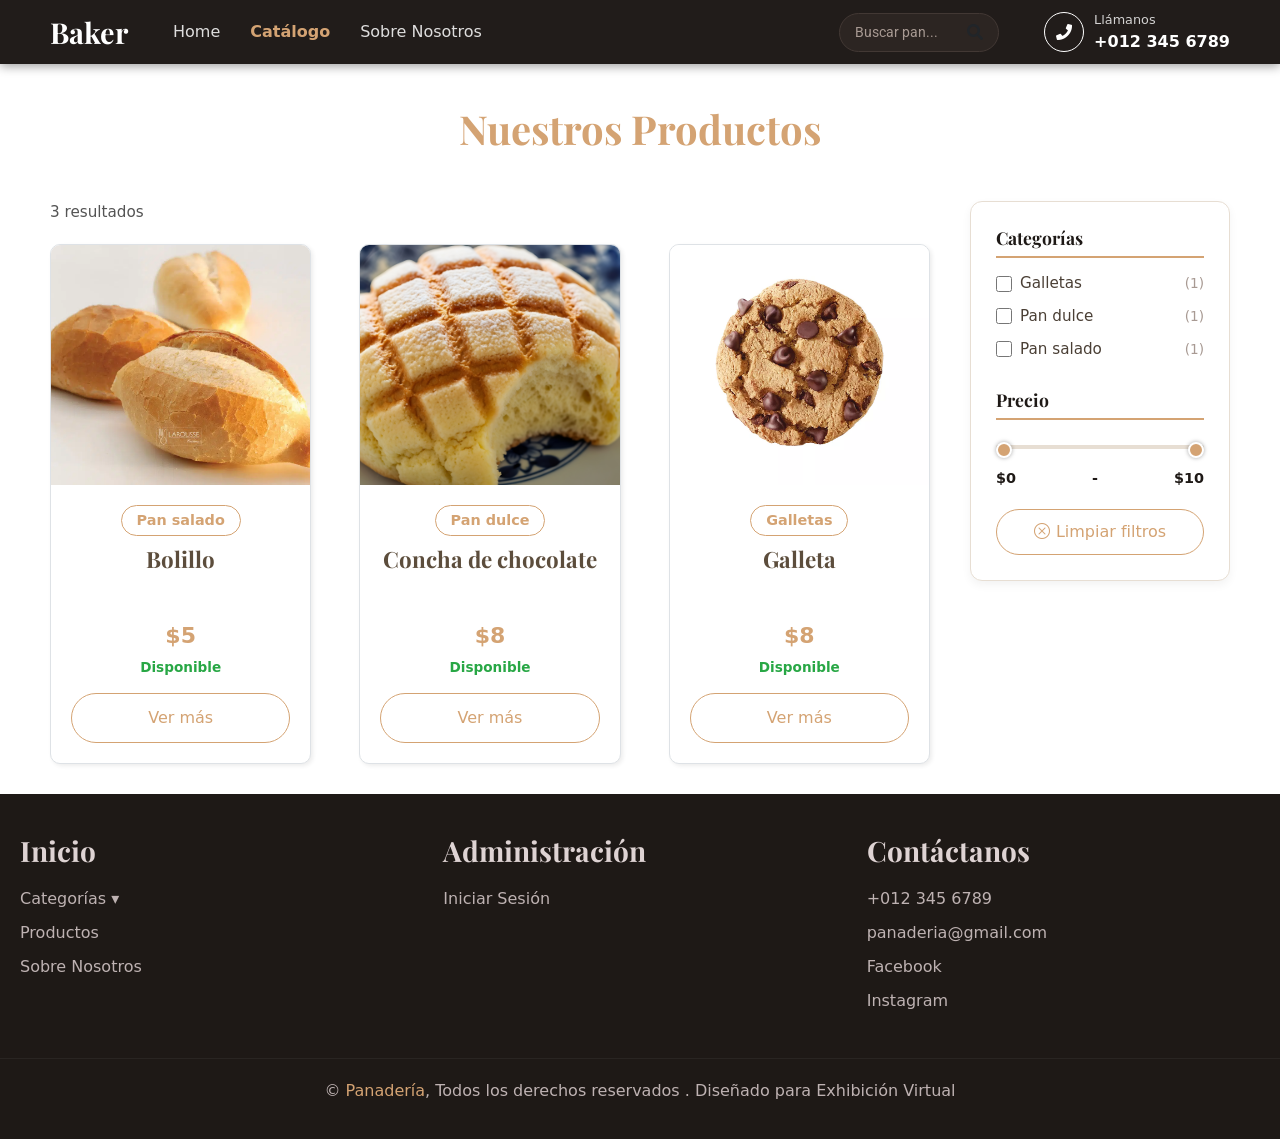
==== categorias.html @ b5b3cfb0 "Adición de pantallas finales, estilos y scripts" ====
<!DOCTYPE html>
<html lang="es">
<head>
    <meta charset="UTF-8">
    <meta name="viewport" content="width=device-width, initial-scale=1.0">
    <title>Panadería - Catálogo</title>

    <link rel="preconnect" href="https://fonts.googleapis.com">
    <link rel="preconnect" href="https://fonts.gstatic.com" crossorigin>
    <link href="https://fonts.googleapis.com/css2?family=Playfair+Display:wght@600;700&family=Roboto:wght@400;500&display=swap" rel="stylesheet"> 

    <link href="https://cdnjs.cloudflare.com/ajax/libs/font-awesome/5.10.0/css/all.min.css" rel="stylesheet">
    <link href="https://cdn.jsdelivr.net/npm/bootstrap-icons@1.11.3/font/bootstrap-icons.css" rel="stylesheet">

    <link href="https://cdn.jsdelivr.net/npm/bootstrap@5.3.0/dist/css/bootstrap.min.css" rel="stylesheet">
    <link rel="stylesheet" href="style.css">
</head>
<body class="catalogo-body">

    <!-- === BARRA DE MENÚ REESTRUCTURADA === -->
    <nav class="contenedor-1-inicio">
        <div class="menu-interno">
            
            <!-- 1. El Logo SIEMPRE a la izquierda -->
            <a href="index.html" class="menu-marca">
                <h1 class="logo-texto">Baker</h1>
            </a>
            
            <!-- 2. Botón móvil (para el menú responsivo) -->
            <button type="button" class="menu-boton-movil" onclick="controlarMenu()">
                <img src="assets/menupan.svg" alt="Menú" class="icono-menu">
            </button>
            
            <!-- 3. Enlaces -->
            <div class="menu-enlaces" id="menuEnlaces">
                <a href="index.html" class="enlace-normal">Home</a>
                <a href="categorias.html" class="enlace-activo">Catálogo</a>
                <a href="historia.html" class="enlace-normal">Sobre Nosotros</a>
            </div>

            <!-- 4. Buscador -->
           <div class="search-container-menu">
    <div class="search-container">
        <input type="text" id="bread-search" placeholder="Buscar pan..." oninput="aplicarFiltros()">
        
        <div id="search-icon-container" class="icon-idle">
            <i class="fa fa-search loupe-icon"></i>
            
            <div class="coffee-animation">
                <div class="cup"></div>
                <div class="bread"><i class="fas fa-bread-slice"></i></div>
            </div>
        </div>
    </div>
</div>
            <!-- 5. Teléfono -->
            <div class="bloque-telefono">
                <div class="icono-circulo-telefono"><i class="fa fa-phone"></i></div>
                <div class="datos-telefono">
                    <small>Llámanos</small>
                    <p>+012 345 6789</p>
                </div>
            </div>
        </div>
    </nav>

 
    <div id="productos" class="contenedor-4-inicio">
        <div class="seccion-interior">
            <div class="bloque-titulo-central">
                <h2 class="titulo-seccion">Nuestros Productos</h2>
            </div>

            <div class="catalogo-layout">

                <!-- COLUMNA PRINCIPAL: contador de resultados + tarjetas -->
                <div class="catalogo-principal">
                    <p class="contador-resultados" id="contadorResultados">Cargando productos...</p>
                    <div class="row g-4" id="contenedorTarjetasProductos">
                    </div>
                </div>

                <!-- PANEL LATERAL DE FILTROS (lado derecho) -->
                <aside class="catalogo-filtros">
                    <div class="filtro-bloque">
                        <h3>Categorías</h3>
                        <ul class="filtro-lista-categorias" id="listaFiltroCategorias">
                            <!-- Se llena dinámicamente con JS según los productos cargados -->
                        </ul>
                    </div>

                    <div class="filtro-bloque">
                        <h3>Precio</h3>
                        <div class="filtro-precio-slider">
                            <div class="filtro-precio-track"></div>
                            <input type="range" id="rangoPrecioMin" min="0" max="100" value="0" step="1">
                            <input type="range" id="rangoPrecioMax" min="0" max="100" value="100" step="1">
                        </div>
                        <div class="filtro-precio-valores">
                            <span id="precioMinValor">$0</span>
                            <span>-</span>
                            <span id="precioMaxValor">$100</span>
                        </div>
                    </div>

                    <button type="button" class="btn-limpiar-filtros" id="btnLimpiarFiltros">
                        <i class="bi bi-x-circle"></i> Limpiar filtros
                    </button>
                </aside>

            </div>
        </div>
    </div>

    <div id="modalProductoDinamico" class="modal-producto">
        <span class="cerrar" onclick="cerrarModal('modalProductoDinamico')"><i class="fas fa-times"></i></span>
        
        <img id="modalImagen" src="" alt="">
        <h2 id="modalNombre"></h2>
        
        <p><strong>Precio:</strong> <span id="modalPrecio"></span></p>
        <p><strong>Ingredientes:</strong> <span id="modalIngredientes"></span></p>
        <p><strong>Disponibilidad:</strong> <span id="modalEstado"></span></p>
    </div>

    <div id="fondoOscuro" class="fondo-oscuro" onclick="cerrarTodosModales()"></div>

    <button id="btnIrArriba" class="btn-ir-arriba" onclick="subirAlInicio()">
        <i class="bi bi-arrow-up-short"></i>
    </button>

    <footer>
        <div class="footer-container">
            <div class="footer-column">
                <h3>Inicio</h3>
                <ul>
                    <li class="cate-dropdown"> 
                        <a href="#" class="enlace-normal" onclick="event.preventDefault();">Categorías ▾</a>
                        
                        <div class="footer-subcategorias">
                            <a href="#pan-dulce" data-categoria="Pan dulce" onclick="filtrarPorCategoria(event)">Pan Dulce</a>
                            <a href="#pan-salado" data-categoria="Pan salado" onclick="filtrarPorCategoria(event)">Pan Salado</a>
                            <a href="#pasteles" data-categoria="Pasteles" onclick="filtrarPorCategoria(event)">Pasteles</a>
                            <a href="#pan-sin-gluten" data-categoria="Pan sin gluten" onclick="filtrarPorCategoria(event)">Pan Sin Gluten</a>
                            <a href="#galletas" data-categoria="Galletas" onclick="filtrarPorCategoria(event)">Galletas</a>
                        </div>
                    </li>
                    <li><a href="index.html?#productos">Productos</a></li>
                    <li><a href="historia.html">Sobre Nosotros</a></li>
                </ul>
            </div>

            <div class="footer-column">
                <h3>Administración</h3>
                <ul>
                    <li><a href="login.html">Iniciar Sesión</a></li>
                </ul>
            </div>

            <div class="footer-column">
                <h3>Contáctanos</h3>
                <ul>
                    <li><a href="#">+012 345 6789</a></li>
                    <li><a href="#">panaderia@gmail.com</a></li>
                    <li><a href="#">Facebook</a></li>
                    <li><a href="#">Instagram</a></li>
                </ul>
            </div>
        </div>
        <div class="footer-bottom">
             <p>&copy; <a href="#">Panadería</a>, Todos los derechos reservados</p>
             <p>. Diseñado para Exhibición Virtual</p>
        </div>
    </footer>

    <script src="https://cdn.jsdelivr.net/npm/bootstrap@5.3.0/dist/js/bootstrap.bundle.min.js"></script>
    
    <script src="script.js"></script>
    <script src="scripFiltrado.js"></script>
</body>
</html>
---- style.css ----
:root {
    --primary: #d4a373;
    --secondary: #545454;
    --light: #FDF5EB;
    --dark: #1E1916;
}

/* ==========================================================================
   1. CONFIGURACIÓN GENERAL Y TIPOGRAFÍA
   ========================================================================== */
.pagina-principal {
    font-family: 'Roboto', sans-serif;
    background-color: #fcf9f5; 
    color: #4a3f35; 
    /* === 🛠️ ESTO ES LO QUE ARREGLA EL FOOTER === */
    display: flex;
    flex-direction: column;
    min-height: 100vh; /* Fuerza a la página a medir como mínimo el 100% de la pantalla */
    margin: 0;
}

.catalogo-body{
    padding-top: 75px;
}

h1, h2, h3 {
    font-family: 'Playfair Display', serif;
    font-weight: 700;
}

.precio-texto, .etiqueta-producto-tipo, .titulo-seccion {
    color: var(--primary);
}

/* ==========================================================================
   2. BOTONES GENERALES Y PERSONALIZADOS
   ========================================================================== */
.boton-catalogo, .boton-ver-mas {
    font-weight: 500;
    transition: all 0.3s ease;
    display: inline-block;
    padding: 12px 30px;
    border-radius: 50px;
    text-decoration: none;
    cursor: pointer;
}

.boton-catalogo {
    color: #FFFFFF;
    background-color: var(--primary);
    border: 1px solid var(--primary);
}

.boton-catalogo:hover {
    background-color: #b98453;
    border-color: #b98453;
    transform: translateY(-2px);
    color: #FFFFFF;
}

.boton-ver-mas {
    color: var(--primary);
    border: 1px solid var(--primary);
    background-color: transparent;
    width: 100%;
}

.boton-ver-mas:hover {
    background-color: var(--primary);
    border-color: var(--primary);
    color: #fff;
}

/* ==========================================================================
   3. NAVBAR FIJO Y ELEMENTOS DE CONTACTO (MENÚ) + BUSCADOR
   ========================================================================== */
.contenedor-1-inicio {
    background-color: #211C1A;
    box-shadow: 0 2px 10px rgba(0, 0, 0, 0.4);
    position: fixed;
    top: 0;
    left: 0;
    width: 100%;
    z-index: 1030;
    padding: 10px 50px;
}

.menu-interno {
    display: flex;
    align-items: center;
    max-width: 1400px;
    margin: 0 auto;
    position: relative;
    width: 100%;
    gap: 30px;
}

.menu-marca {
    text-decoration: none;
}

.menu-marca .logo-texto {
    color: #ffffff;
    font-size: 1.8rem;
    margin: 0;
}

.menu-enlaces {
    display: flex; 
    gap: 20px;
    margin-left: 10px;
    margin-right: auto;
}

.menu-enlaces a {
    text-decoration: none;
    color: #ffffff;
    opacity: 0.85;
    transition: .3s;
    padding: 10px 5px;
}

.menu-enlaces a:hover,
.menu-enlaces .enlace-activo {
    opacity: 1;
    font-weight: bold;
    color: var(--primary); 
}

/* ===== SUBMENÚ CATEGORÍAS ===== */

.menu-dropdown {
    position: relative;
    display: flex;
    align-items: center;
}

.submenu-categorias {
    display: none;
    position: absolute;
    top: 100%;
    left: 0;

    min-width: 180px;
    background-color: #211C1A;

    border-radius: 8px;
    padding: 10px 0;

    box-shadow: 0 5px 15px rgba(0,0,0,.3);

    z-index: 1000;
}

.submenu-categorias a {
    display: block;
    padding: 10px 15px;
    color: white;
    text-decoration: none;
    transition: .3s;
}

.submenu-categorias a:hover {
    background-color: var(--primary);
    color: white;
}

/* Mostrar al pasar el mouse */
.menu-dropdown:hover .submenu-categorias {
    display: block;
}

/* --- BUSCADOR --- */
.search-container-menu {
    display: flex;
    align-items: center;
    margin: 0 15px;
    margin-left: auto;
}

.search-container {
    position: relative;
    width: 160px; 
    transition: width 0.3s ease;
}

.search-container:focus-within {
    width: 210px;
}

#bread-search {
    width: 100%;
    padding: 8px 38px 8px 15px;
    font-size: 14px;
    background-color: #2c2522; 
    border: 1px solid #423834;
    border-radius: 20px;
    outline: none;
    color: #ffffff;
    transition: all 0.3s ease;
    font-family: 'Roboto', sans-serif;
}

#bread-search::placeholder {
    color: #a89a93;
}

#bread-search:focus {
    border-color: var(--primary);
    background-color: #362e2a;
}

#search-icon-container {
    position: absolute;
    right: 12px;
    top: 50%;
    transform: translateY(-50%);
    width: 24px;
    height: 24px;
    display: flex;
    align-items: center;
    justify-content: center;
}

.icon-idle .loupe-icon { display: block; }
.icon-idle .coffee-animation { display: none; }

.icon-loading .loupe-icon { display: none; }
.icon-loading .coffee-animation { display: block; } 

.coffee-animation {
    display: none;
    position: relative;
    width: 24px;
    height: 24px;
}

.cup {
    position: absolute;
    bottom: 2px;
    left: 3px;
    width: 16px;
    height: 10px;
    background-color: #5c3a21; 
    border: 1.5px solid #fff; 
    border-radius: 0 0 7px 7px;
}

.cup::after {
    content: '';
    position: absolute;
    right: -4px;
    top: 1px;
    width: 4px;
    height: 5px;
    border: 1.5px solid #fff;
    border-left: none;
    border-radius: 0 3px 3px 0;
}

.bread {
    position: absolute;
    font-size: 13px;
    left: 2px;
    top: -9px;
    animation: sumergirPanMenu 1.1s infinite ease-in-out;
}

@keyframes sumergirPanMenu {
    0%, 100% {
        transform: translateY(0) scale(1);
    }
    50% {
        transform: translateY(9px) scale(0.85);
        opacity: 0.3; 
    }
}

.menu-boton-movil {
    width: 50px;
    height: 50px;
    background: transparent;
    border: none;
    display: none; 
    cursor: pointer;
}

.menu-boton-movil .icono-menu {
    height: 40px;
    filter: invert(100%);
}

.bloque-telefono {
    display: flex;
    align-items: center;
    gap: 10px;
    color: #ffffff;
}

.icono-circulo-telefono {
    width: 40px; 
    height: 40px;
    border: 1px solid #ffffff; 
    border-radius: 50%;
    display: flex;
    align-items: center;
    justify-content: center;
    color: #ffffff; 
}

.datos-telefono small {
    font-size: 0.8rem; 
    opacity: 0.8;
    color: #ffffff; 
    display: block;
}

.datos-telefono p {
    color: #ffffff; 
    font-weight: bold;
    margin: 0;
}

/* --- RESPONSIVE MENU --- */
@media (max-width: 991.98px) {
    .menu-interno {
        justify-content: space-between;
        gap: 10px;
    }

    .menu-boton-movil {
        display: block; 
        order: 1;
    }

    .menu-marca {
        margin: 0;
        order: 2;
    }

    .search-container-menu {
        margin: 10px 0;
        width: 100%;
        order: 4; 
        justify-content: center;
    }

    .bloque-telefono {
        display: none; 
    }

    .menu-enlaces {
        display: none; 
        flex-direction: column; 
        position: absolute;
        top: 60px;
        left: 0;
        width: 100%;
        background-color: #211C1A;
        padding: 20px;
        border-radius: 0 0 10px 10px;
        box-shadow: 0 5px 10px rgba(0,0,0,0.3);
        gap: 15px;
        z-index: 100;
        order: 3;
        margin-left: 0; 
    }

    .menu-enlaces.mostrar {
        display: flex; 
    }

    .search-container {
        width: 100%;
        max-width: 300px;
    }

    .search-container:focus-within {
        width: 100%;
        max-width: 310px;
    }
}

/* ==========================================================================
   4. HERO BANNER (PORTADA)
   ========================================================================== */
.contenedor-2-inicio {
    width: 100%;
    margin-bottom: 3rem;
}

.banner-fondo {
    background: linear-gradient(rgba(0, 0, 0, 0.6), rgba(0, 0, 0, 0.6)), 
                url('assets/carrusel1.jpeg') no-repeat center center;
    background-size: cover;
    min-height: 75vh;
    display: flex;
    align-items: center;
    border-bottom: 5px solid #b98453;
    padding-top: 80px; 
}

.banner-interior {
    width: 100%;
    max-width: 1200px;
    margin: 0 auto;
    padding: 0 20px;
}

.columna-texto-banner {
    max-width: 650px;
    color: #fff;
}

.titulo-gigante {
    font-size: 3.5rem;
    margin-bottom: 1.5rem;
}

.descripcion-banner {
    font-size: 1.25rem;
    margin-bottom: 1.5rem;
}

/* ==========================================================================
   5. SECCIÓN DE PRODUCTOS Y TARJETAS
   ========================================================================== */
.contenedor-4-inicio {
    padding: 30px;
}

.seccion-interior {
    max-width: 1300px;
    margin: 0 auto;
    padding: 0 20px;
}

.bloque-titulo-central {
    text-align: center;
    max-width: 500px;
    margin: 0 auto 3rem auto;
}

.bloque-titulo-central h2 {
    font-size: 2.5rem;
}

.fila-tarjetas-productos {
    display: flex;
    flex-wrap: wrap;
    gap: 24px;
    justify-content: center;
}

.columna-tarjeta-producto {
    flex: 1 1 300px;
    max-width: 380px;
    width: 100%;
}

/* En index.html (pagina-principal) subimos la especificidad para
   garantizar que esto gane sobre la regla de Bootstrap ".row > *"
   (que fija max-width:100%) y quitamos el flex-grow: asi las tarjetas
   de la ultima fila incompleta ya NO se estiran para llenar el espacio
   sobrante, y mantienen el mismo tamano que las demas. */
.pagina-principal .columna-tarjeta-producto {
    flex: 0 1 300px;
    max-width: 380px;
    width: 100%;
}

.tarjeta-producto-caja {
    background-color: #ffffff;
    border-radius: 10px;
    overflow: hidden;
    border: 1px solid #dee2e6;
    box-shadow: 2px .125rem .25rem rgba(0,0,0,.075);
    height: 520px;
    display: flex;
    flex-direction: column;
    transition: transform 0.3s ease, box-shadow 0.3s ease;
}
/* Colores dinámicos para la disponibilidad */
.estado-disponible {
    color: #28a745 !important; /* Verde */
    font-weight: bold;
}

.estado-agotado {
    color: #dc3545 !important; /* Rojo */
    font-weight: bold;
}


.tarjeta-producto-caja:hover {
    transform: translateY(-5px);
    box-shadow: 5px 10px 20px rgba(0, 0, 0, 0.08);
}

.imagen-producto {
    width: 100%;
    height: 240px;
    object-fit: cover;
}

.contenido-tarjeta {
    padding: 20px;
    text-align: center;
    display: flex;
    flex-direction: column;
    justify-content: space-between;
    flex-grow: 1;
}

.contenido-tarjeta h3 {
    font-size: 1.4rem;
    margin-bottom: 8px;
    color: #5c4d3c;
}

.etiqueta-producto-tipo {
    display: inline-block;
    border: 1px solid var(--primary);
    padding: 4px 15px;
    border-radius: 50px;
    font-weight: bold;
    font-size: 0.9rem;
    margin-bottom: 10px;
}

.precio-texto {
    font-weight: bold;
    font-size: 22px;
    margin-bottom: 5px;
}

.disponibilidad-texto {
    color: #28a745;
    font-size: 0.85rem;
    margin-bottom: 15px;
}

/* ==========================================================================
   6. MODALES INTERACTIVOS Y FONDO OSCURO
   ========================================================================== */
.fondo-oscuro {
    display: none;
    position: fixed;
    top: 0;
    left: 0;
    width: 100%;
    height: 100%;
    background-color: rgba(0, 0, 0, 0.6);
    backdrop-filter: blur(3px); 
    z-index: 1040;
}

.modal-producto {
    display: none;
    position: fixed;
    top: 50%;
    left: 50%;
    transform: translate(-50%, -50%);
    width: 90%;
    max-width: 500px;
    background-color: #ffffff;
    border-radius: 12px;
    box-shadow: 0 5px 30px rgba(0, 0, 0, 0.3);
    padding: 30px;
    z-index: 1050;
    text-align: center;
    animation: entradaModal 0.3s ease-out;
}

.modal-producto img {
    width: 100%;
    height: 250px;
    object-fit: cover;
    border-radius: 8px;
    margin-bottom: 20px;
}

.modal-producto h2 {
    color: #5c4d3c;
    margin-top: 10px;
    font-weight: bold;
    margin-bottom: 15px;
}

.modal-producto .cerrar {
    position: absolute;
    top: 15px;
    right: 20px;
    font-size: 1.5rem;
    color: #da1414;
    cursor: pointer;
}

.modal-backdrop {
    z-index: 1040 !important;
}

.modal.show {
    z-index: 1050 !important; /* Un número mayor para que la tarjeta flote arriba */
    background-color: rgba(0, 0, 0, 0.5); /* Refuerzo de fondo oscuro directo en el contenedor */
}

@keyframes entradaModal {
    from {
        opacity: 0;
        transform: translate(-50%, -45%);
    }
    to {
        opacity: 1;
        transform: translate(-50%, -50%);
    }
}

/* ==========================================================================
   7. FOOTER Y PIE DE PÁGINA
   ========================================================================== */
footer {
    background-color: var(--dark); /* Tu color oscuro original */
    margin-top: auto; /* 👈 Esto fuerza al footer a pegarse al fondo de su contenedor flex */
    width: 100%;
}

.footer-container {
    display: flex;
    justify-content: space-between;
    flex-wrap: wrap;
    max-width: 1200px;
    margin: 0 auto;
    padding: 40px 20px;
}

.footer-column {
    flex: 1 1 200px;
}

.footer-column h3 {
    color: #ded3d3;
    margin-bottom: 15px;
}

.footer-column ul {
    list-style: none;
    padding: 0;
    margin: 0;
}

.footer-column a {
    text-decoration: none;
    color: #beb2b2;
    display: inline-block;
    padding: 5px 0;
    transition: color 0.2s;
}

.footer-column a:hover {
    color: var(--primary);
}

.footer-bottom {
    display: flex;
    justify-content: center;
    gap: 5px;
    color: #beb2b2;
    padding: 20px;
    border-top: 1px solid rgba(255,255,255,0.05);
}

.footer-bottom a {
    color: var(--primary);
    text-decoration: none;
}

/* ==========================================================================
   8. BOTÓN FLOTANTE IR ARRIBA
   ========================================================================== */
.btn-ir-arriba {
    display: none; 
    position: fixed;
    bottom: 20px;
    right: 20px;
    z-index: 99;
    font-size: 30px;
    border: none;
    outline: none;
    background-color: var(--primary);
    color: white;
    cursor: pointer;
    width: 60px;
    height: 60px;
    border-radius: 50%;
    box-shadow: 0 4px 10px rgba(0, 0, 0, 0.3);
    transition: background-color 0.2s, transform 0.2s;
}

.btn-ir-arriba:hover {
    background-color: #b98453;
    transform: translateY(-3px);
}

/* Empuja el footer hacia el fondo de la pantalla si no hay contenido suficiente */
main, .catalogo-body {
    flex: 1;
}

/*sub menu footer*/

/* Asegura que el contenedor sea la referencia para el menú flotante */
.footer-column ul li.cate-dropdown {
    position: relative;
    display: block;
}

/* Estilos base para el enlace principal de Categorías */
.enlace-normal {
    text-decoration: none;
    color: #333; /* Cambia al color de tu diseño */
    display: inline-block;
    padding-bottom: 5px;
}

/* Ocultamos el submenú y lo hacemos flotar */
.footer-subcategorias {
    display: none;
    position: absolute;
    top: 100%; /* Aparece justo debajo del texto "Categorías" */
    left: 0;
    background-color: var(--dark); /* Fondo del menú flotante */
    min-width: 160px;
    box-shadow: 0px 8px 16px rgba(0,0,0,0.15); /* Sombra suave */
    border-radius: 4px;
    z-index: 10; /* Asegura que quede por encima de todo */
    padding: 5px 0;
}

/* Estilos para cada subcategoría dentro del menú */
.footer-subcategorias a {
    color: #ffffff;
    padding: 10px 15px;
    text-decoration: none;
    display: block;
    font-size: 14px;
    transition: background 0.2s ease;
}

/* Efecto hover para las subcategorías */
.footer-subcategorias a:hover {
    background-color: #bb6f27; /* Color gris claro al pasar el cursor */
    color: #fcfcfc;
}

/* MOSTRAR EL MENÚ AL PASAR EL CURSOR */
.cate-dropdown:hover .footer-subcategorias {
    display: block;
}


/* FADE-IN BANNER */
        .columna-texto-banner {
            opacity: 0;
            transform: translateY(30px);
            animation: fadeInBanner 1s ease forwards;
            animation-delay: 0.3s;
        }
        @keyframes fadeInBanner {
            to { opacity: 1; transform: translateY(0); }
        }

        /* HOVER TARJETAS PRODUCTOS */
        .tarjeta-producto-caja {
            transition: transform 0.3s ease, box-shadow 0.3s ease !important;
        }
        .tarjeta-producto-caja:hover {
            transform: translateY(-8px) !important;
            box-shadow: 0 16px 35px rgba(0,0,0,0.13) !important;
        }

        /* FOOTER CON MAPA */
        .footer-container {
            display: flex;
            flex-wrap: wrap;
            max-width: 1300px;
            margin: 0 auto;
            padding: 40px 20px;
            gap: 30px;
        }

        .footer-column {
            flex: 1 1 160px;
        }

        .footer-column-mapa {
            flex: 1 1 340px;
        }

        .footer-column-mapa h3 {
            color: #ded3d3;
            margin-bottom: 15px;
            font-family: 'Playfair Display', serif;
        }

        .footer-mapa-iframe {
            width: 100%;
            height: 200px;
            border-radius: 10px;
            overflow: hidden;
            border: 2px solid #3a3330;
        }

        .footer-mapa-iframe iframe {
            width: 100%;
            height: 100%;
            border: none;
        }

        .footer-direccion {
            margin-top: 10px;
            color: #beb2b2;
            font-size: 0.85rem;
            display: flex;
            align-items: flex-start;
            gap: 8px;
        }

        .footer-direccion i {
            color: #d4a373;
            margin-top: 2px;
            flex-shrink: 0;
        }

        .footer-horario {
            margin-top: 8px;
            color: #beb2b2;
            font-size: 0.85rem;
            display: flex;
            align-items: flex-start;
            gap: 8px;
        }

        .footer-horario i {
            color: #d4a373;
            margin-top: 2px;
            flex-shrink: 0;
        }

        /* Separador vertical entre columnas del footer */
        .footer-divider {
            width: 1px;
            background-color: rgba(255,255,255,0.08);
            align-self: stretch;
        }
/* ==========================================================================
   9. PANEL LATERAL DE FILTROS (CATEGORÍAS Y PRECIO) - categorias.html
   ========================================================================== */
.catalogo-layout {
    display: flex;
    align-items: flex-start;
    gap: 40px;
}

.catalogo-principal {
    flex: 1;
    min-width: 0;
}

/* Dentro del catálogo con panel de filtros, las tarjetas se acomodan en 3
   columnas en vez de 2, ya que el área disponible es más angosta que en
   index.html (no afecta las tarjetas de la página de inicio). */
.catalogo-principal #contenedorTarjetasProductos {
    row-gap: 24px;
    column-gap: 24px;
}

.catalogo-principal .columna-tarjeta-producto {
    flex: 1 1 250px;
    max-width: 300px;
}

@media (max-width: 900px) {
    .catalogo-principal .columna-tarjeta-producto {
        flex: 1 1 260px;
        max-width: 340px;
    }
}

.contador-resultados {
    color: var(--secondary);
    font-size: 0.95rem;
    margin-bottom: 20px;
}

.catalogo-filtros {
    flex: 0 0 260px;
    width: 260px;
    margin-left: auto;
    background-color: #ffffff;
    border: 1px solid #e7ded3;
    border-radius: 12px;
    padding: 25px;
    box-shadow: 0 4px 10px rgba(0,0,0,0.05);
    position: sticky;
    top: 95px;
}

.filtro-bloque {
    margin-bottom: 28px;
}

.filtro-bloque:last-of-type {
    margin-bottom: 20px;
}

.filtro-bloque h3 {
    font-size: 1.1rem;
    color: var(--dark);
    margin-bottom: 14px;
    padding-bottom: 8px;
    border-bottom: 2px solid var(--primary);
}

.filtro-lista-categorias {
    list-style: none;
    padding: 0;
    margin: 0;
}

.filtro-item-categoria {
    margin-bottom: 10px;
}

.filtro-item-categoria label {
    display: flex;
    align-items: center;
    gap: 8px;
    cursor: pointer;
    font-size: 0.95rem;
    color: #4a3f35;
}

.filtro-item-categoria input[type="checkbox"] {
    accent-color: var(--primary);
    width: 16px;
    height: 16px;
    cursor: pointer;
    flex-shrink: 0;
}

.filtro-item-nombre {
    flex-grow: 1;
}

.filtro-contador {
    color: #a89a93;
    font-size: 0.85rem;
}

/* --- Slider de precio de doble control (dos <input type="range"> superpuestos) --- */
.filtro-precio-slider {
    position: relative;
    height: 26px;
    margin: 10px 0 8px 0;
}

.filtro-precio-track {
    position: absolute;
    top: 11px;
    left: 0;
    right: 0;
    height: 4px;
    background-color: #e7ded3;
    border-radius: 2px;
}

.filtro-precio-slider input[type="range"] {
    position: absolute;
    top: 8px;
    left: 0;
    width: 100%;
    margin: 0;
    background: transparent;
    pointer-events: none;
    -webkit-appearance: none;
    appearance: none;
}

.filtro-precio-slider input[type="range"]:focus {
    outline: none;
}

.filtro-precio-slider input[type="range"]::-webkit-slider-runnable-track {
    height: 4px;
    background: transparent;
}

.filtro-precio-slider input[type="range"]::-webkit-slider-thumb {
    pointer-events: auto;
    -webkit-appearance: none;
    appearance: none;
    width: 16px;
    height: 16px;
    border-radius: 50%;
    background-color: var(--primary);
    border: 2px solid #ffffff;
    box-shadow: 0 0 4px rgba(0,0,0,0.35);
    cursor: pointer;
    margin-top: 0;
}

.filtro-precio-slider input[type="range"]::-moz-range-track {
    height: 4px;
    background: transparent;
}

.filtro-precio-slider input[type="range"]::-moz-range-thumb {
    pointer-events: auto;
    width: 16px;
    height: 16px;
    border-radius: 50%;
    background-color: var(--primary);
    border: 2px solid #ffffff;
    box-shadow: 0 0 4px rgba(0,0,0,0.35);
    cursor: pointer;
}

.filtro-precio-valores {
    display: flex;
    justify-content: space-between;
    font-size: 0.9rem;
    font-weight: bold;
    color: var(--dark);
}

.btn-limpiar-filtros {
    width: 100%;
    padding: 10px 15px;
    background-color: transparent;
    border: 1px solid var(--primary);
    color: var(--primary);
    border-radius: 50px;
    font-weight: 500;
    cursor: pointer;
    transition: all 0.3s ease;
    display: flex;
    align-items: center;
    justify-content: center;
    gap: 6px;
}

.btn-limpiar-filtros:hover {
    background-color: var(--primary);
    color: #ffffff;
}

/* --- Responsivo: en pantallas angostas el panel baja debajo del catálogo --- */
@media (max-width: 900px) {
    .catalogo-layout {
        flex-direction: column;
    }
    .catalogo-filtros {
        width: 100%;
        flex: 1 1 auto;
        position: static;
        order: 2;
    }
    .catalogo-principal {
        order: 1;
    }
}
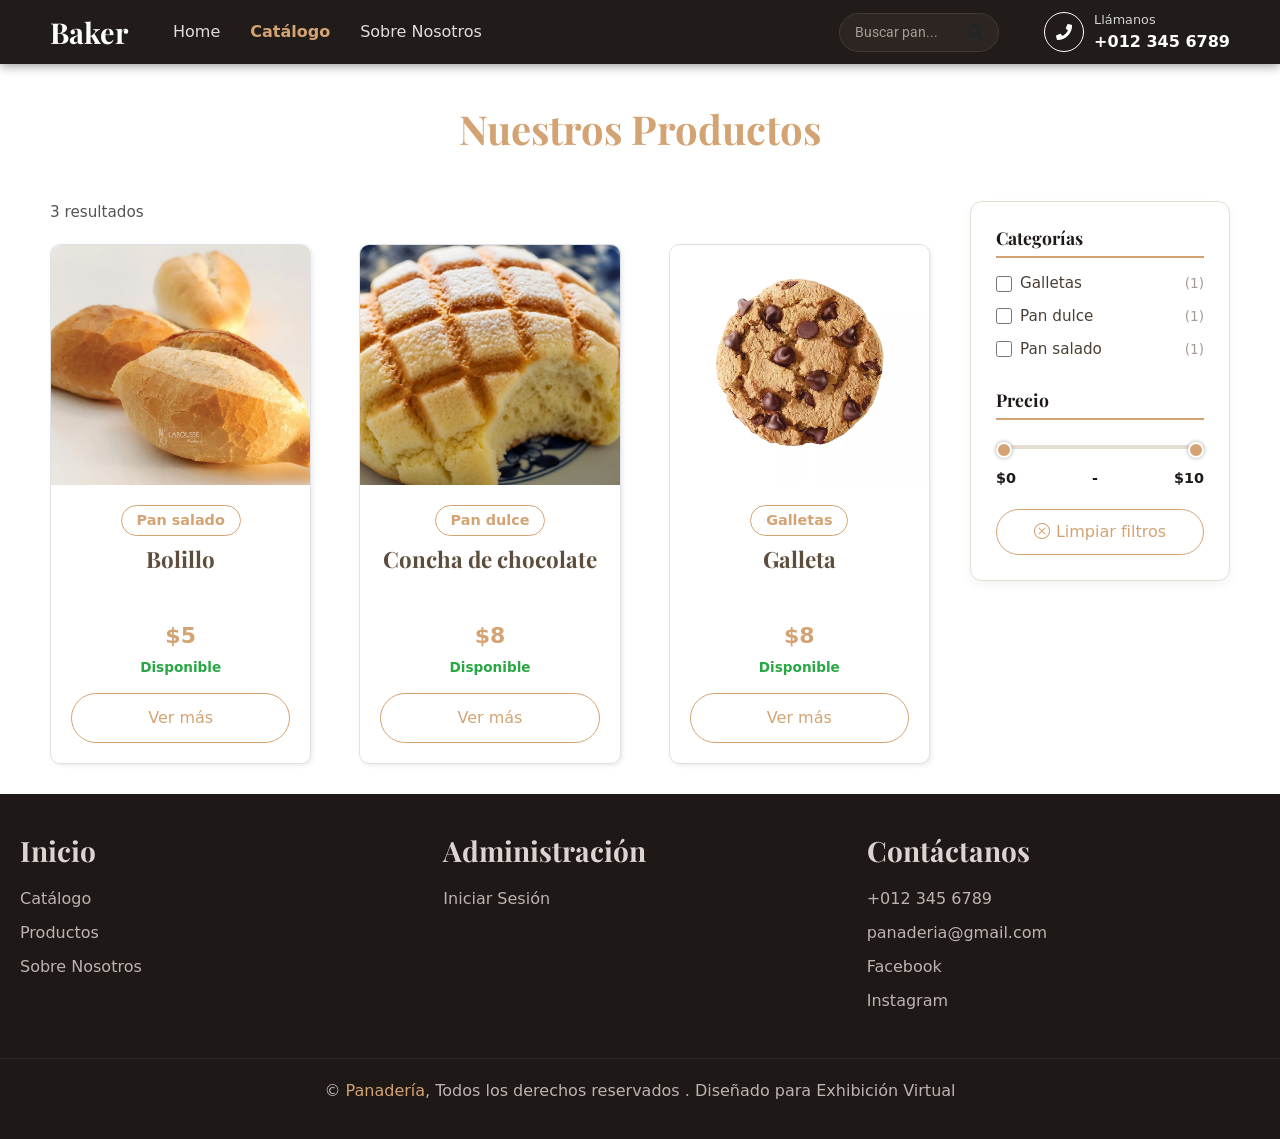
==== commit 2d7decc0: "Corrección del footer" ====
--- a/categorias.html
+++ b/categorias.html
@@ -134,17 +134,7 @@
             <div class="footer-column">
                 <h3>Inicio</h3>
                 <ul>
-                    <li class="cate-dropdown"> 
-                        <a href="#" class="enlace-normal" onclick="event.preventDefault();">Categorías ▾</a>
-                        
-                        <div class="footer-subcategorias">
-                            <a href="#pan-dulce" data-categoria="Pan dulce" onclick="filtrarPorCategoria(event)">Pan Dulce</a>
-                            <a href="#pan-salado" data-categoria="Pan salado" onclick="filtrarPorCategoria(event)">Pan Salado</a>
-                            <a href="#pasteles" data-categoria="Pasteles" onclick="filtrarPorCategoria(event)">Pasteles</a>
-                            <a href="#pan-sin-gluten" data-categoria="Pan sin gluten" onclick="filtrarPorCategoria(event)">Pan Sin Gluten</a>
-                            <a href="#galletas" data-categoria="Galletas" onclick="filtrarPorCategoria(event)">Galletas</a>
-                        </div>
-                    </li>
+                    <li><a href="categorias.html">Catálogo</a> </li>
                     <li><a href="index.html?#productos">Productos</a></li>
                     <li><a href="historia.html">Sobre Nosotros</a></li>
                 </ul>
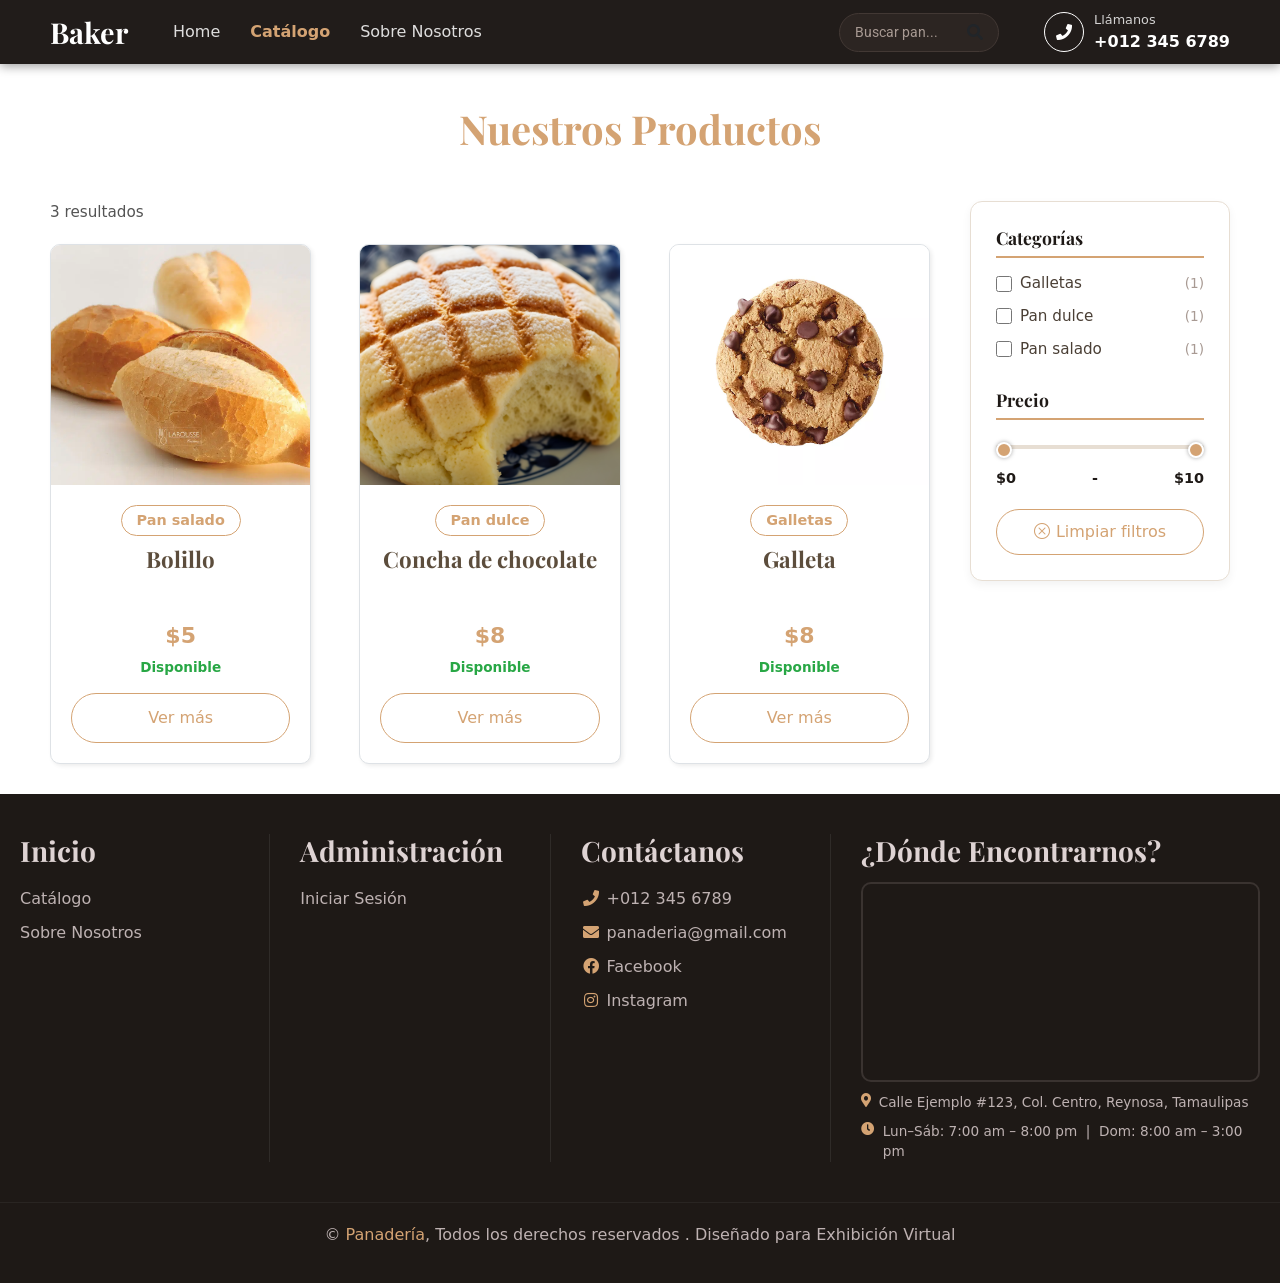
==== commit 3f8a699e: "Corregi footer" ====
--- a/categorias.html
+++ b/categorias.html
@@ -131,15 +131,19 @@
 
     <footer>
         <div class="footer-container">
+
+            <!-- Columna 1: Inicio -->
             <div class="footer-column">
                 <h3>Inicio</h3>
                 <ul>
                     <li><a href="categorias.html">Catálogo</a> </li>
-                    <li><a href="index.html?#productos">Productos</a></li>
                     <li><a href="historia.html">Sobre Nosotros</a></li>
                 </ul>
             </div>
 
+            <div class="footer-divider"></div>
+
+            <!-- Columna 2: Administración -->
             <div class="footer-column">
                 <h3>Administración</h3>
                 <ul>
@@ -147,15 +151,47 @@
                 </ul>
             </div>
 
+            <div class="footer-divider"></div>
+
+            <!-- Columna 3: Contáctanos -->
             <div class="footer-column">
                 <h3>Contáctanos</h3>
                 <ul>
-                    <li><a href="#">+012 345 6789</a></li>
-                    <li><a href="#">panaderia@gmail.com</a></li>
-                    <li><a href="#">Facebook</a></li>
-                    <li><a href="#">Instagram</a></li>
+                    <li><a href="#"><i class="fas fa-phone fa-fw" style="color:#d4a373;margin-right:6px;"></i>+012 345 6789</a></li>
+                    <li><a href="https://mail.google.com/mail/?view=cm&fs=1&to=panaderia@gmail.com&su=Solicitud%20de%20informaci%C3%B3n&body=Hola,%20solicito%20informaci%C3%B3n." target="_blank"> 
+                        <i class="fas fa-envelope fa-fw" style="color:#d4a373;margin-right:6px;"></i>panaderia@gmail.com</a>
+                    </li>                    
+                    <li><a href="#"><i class="fab fa-facebook fa-fw" style="color:#d4a373;margin-right:6px;"></i>Facebook</a></li>
+                    <li>
+                        <a href="https://www.instagram.com/littlebreadu?utm_source=ig_web_button_share_sheet&igsh=ZDNlZDc0MzIxNw==" target="_blank" rel="noopener noreferrer">
+                        <i class="fab fa-instagram fa-fw" style="color:#d4a373;margin-right:6px;"></i>Instagram</a>
+                    </li>               
                 </ul>
             </div>
+
+            <div class="footer-divider"></div>
+
+            <!-- Columna 4: Mapa -->
+            <div class="footer-column-mapa">
+                <h3>¿Dónde Encontrarnos?</h3>
+                <div class="footer-mapa-iframe">
+                    <iframe
+                        src="https://www.google.com/maps/embed?pb=!1m18!1m12!1m3!1d114880.54!2d-98.3500!3d26.0800!2m3!1f0!2f0!3f0!3m2!1i1024!2i768!4f13.1!3m3!1m2!1s0x8667212f0e43ff4b%3A0x6503c0d7f0b97f4b!2sReynosa%2C%20Tamaulipas!5e0!3m2!1ses-419!2smx!4v1700000000000!5m2!1ses-419!2smx"
+                        allowfullscreen=""
+                        loading="lazy"
+                        referrerpolicy="no-referrer-when-downgrade">
+                    </iframe>
+                </div>
+                <div class="footer-direccion">
+                    <i class="fas fa-map-marker-alt"></i>
+                    <span>Calle Ejemplo #123, Col. Centro, Reynosa, Tamaulipas</span>
+                </div>
+                <div class="footer-horario">
+                    <i class="fas fa-clock"></i>
+                    <span>Lun–Sáb: 7:00 am – 8:00 pm &nbsp;|&nbsp; Dom: 8:00 am – 3:00 pm</span>
+                </div>
+            </div>
+
         </div>
         <div class="footer-bottom">
              <p>&copy; <a href="#">Panadería</a>, Todos los derechos reservados</p>
